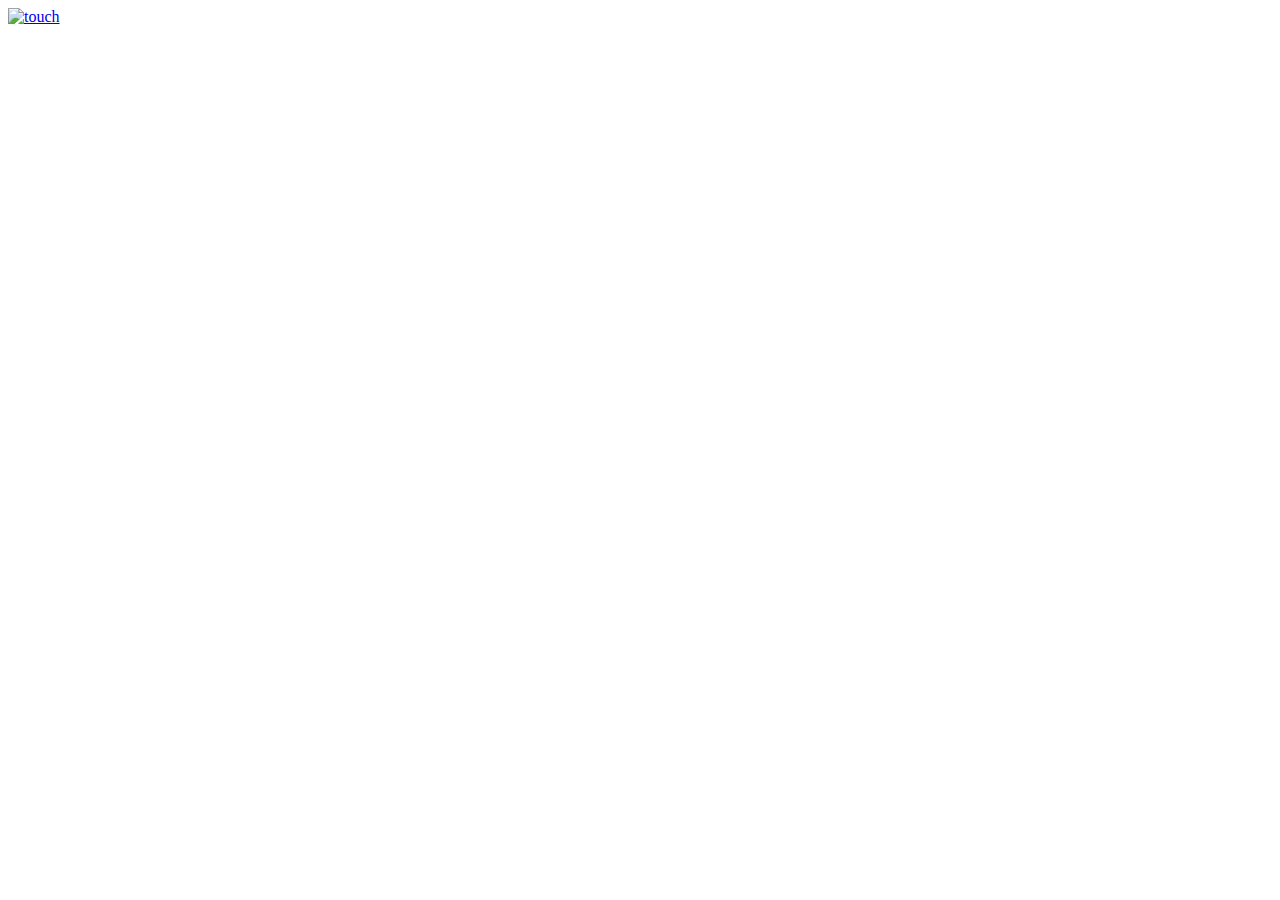
==== index.html @ 50b01a49 "Update index.html" ====
<!DOCTYPE html>
<html lang="ja">
<head>
	<title>こんにちは</title>
</head>

<!--
<script type="text/javascript">
	window.alert("おめでとーう");
</script>
-->

<body>
	<a href = "hb.html"><img src="touch_here.png" alt="touch"></a>
</body>
</html>
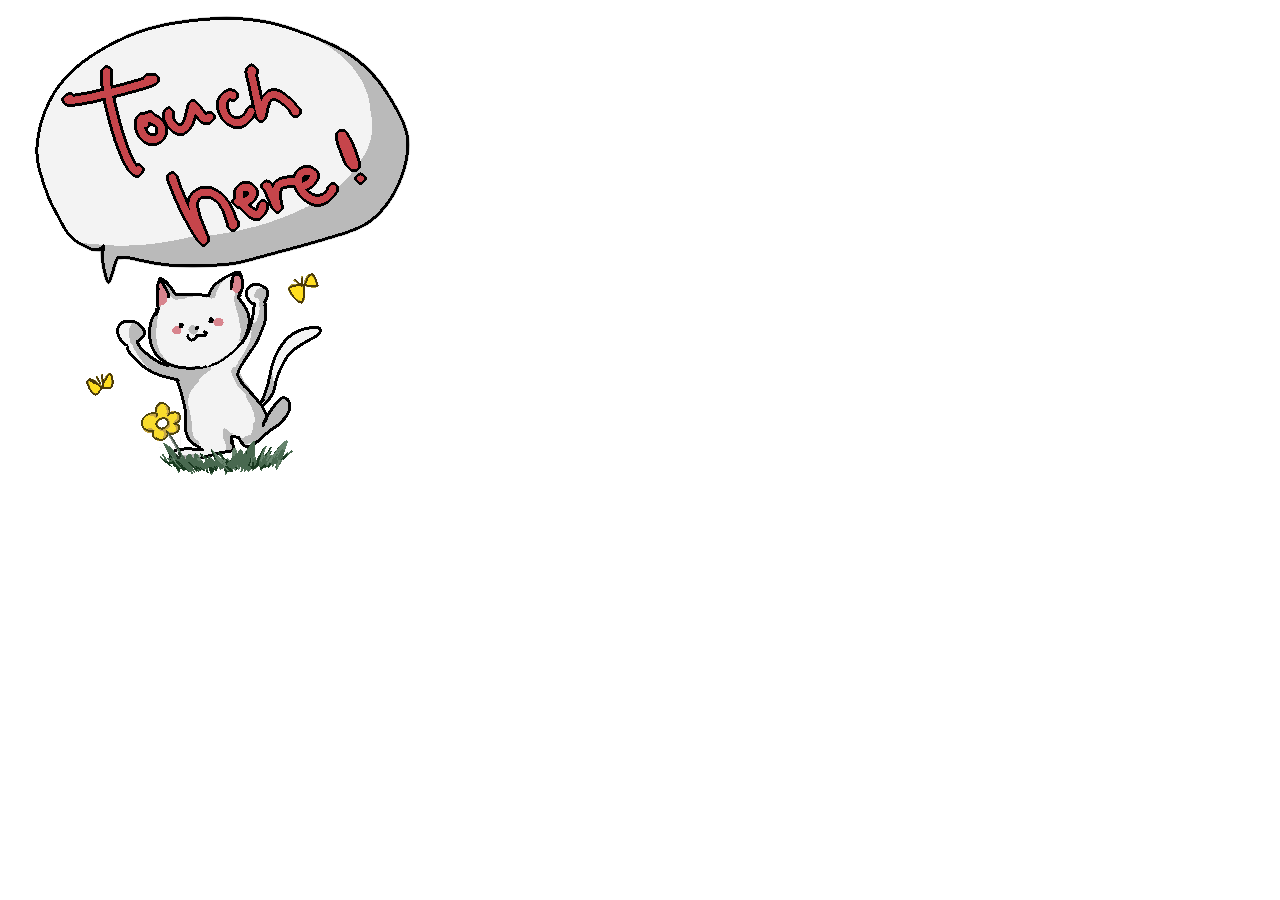
==== commit de989295: "Update index.html" ====
--- a/index.html
+++ b/index.html
@@ -1,6 +1,10 @@
 <!DOCTYPE html>
 <html lang="ja">
 <head>
+	<meta charset="UTF-8">
+	<meta http-equiv = "content-script-type" content="text/javascript">
+	<meta name="viewport" content="width=device-width, initial-scale=1.0, minimum-scale=1.0, maximum-scale=1.0, user-scalable=0">
+	<meta name="apple-mobile-web-app-capable" content="no">
 	<title>こんにちは</title>
 </head>
 
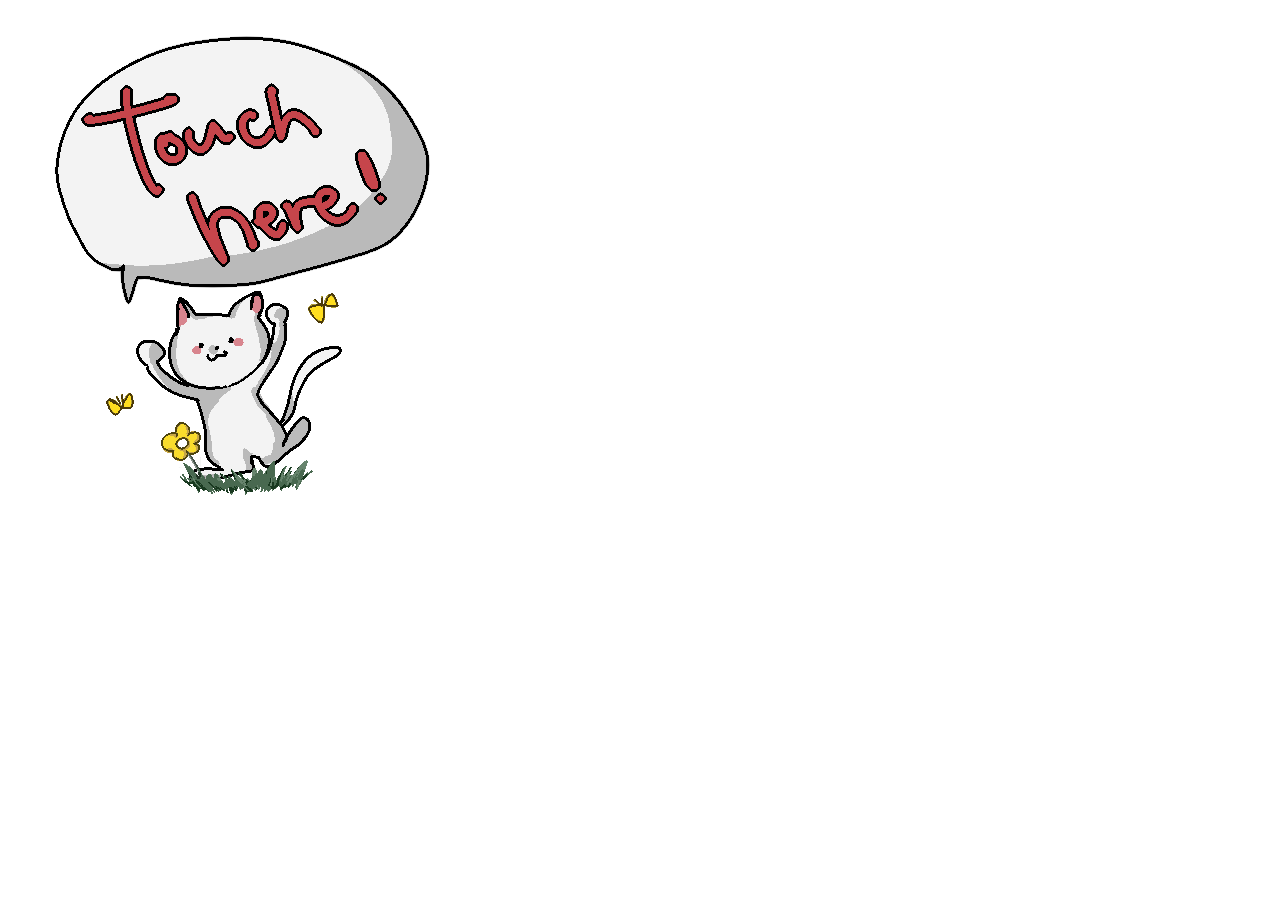
==== commit f1621675: "Update index.html" ====
--- a/index.html
+++ b/index.html
@@ -1,6 +1,8 @@
+
 <!DOCTYPE html>
 <html lang="ja">
 <head>
+	<link rel="stylesheet" type="text/css" href="ex1.css">
 	<meta charset="UTF-8">
 	<meta http-equiv = "content-script-type" content="text/javascript">
 	<meta name="viewport" content="width=device-width, initial-scale=1.0, minimum-scale=1.0, maximum-scale=1.0, user-scalable=0">
--- a/ex1.css
+++ b/ex1.css
@@ -0,0 +1,4 @@
+
+body{
+	padding:20px;
+}
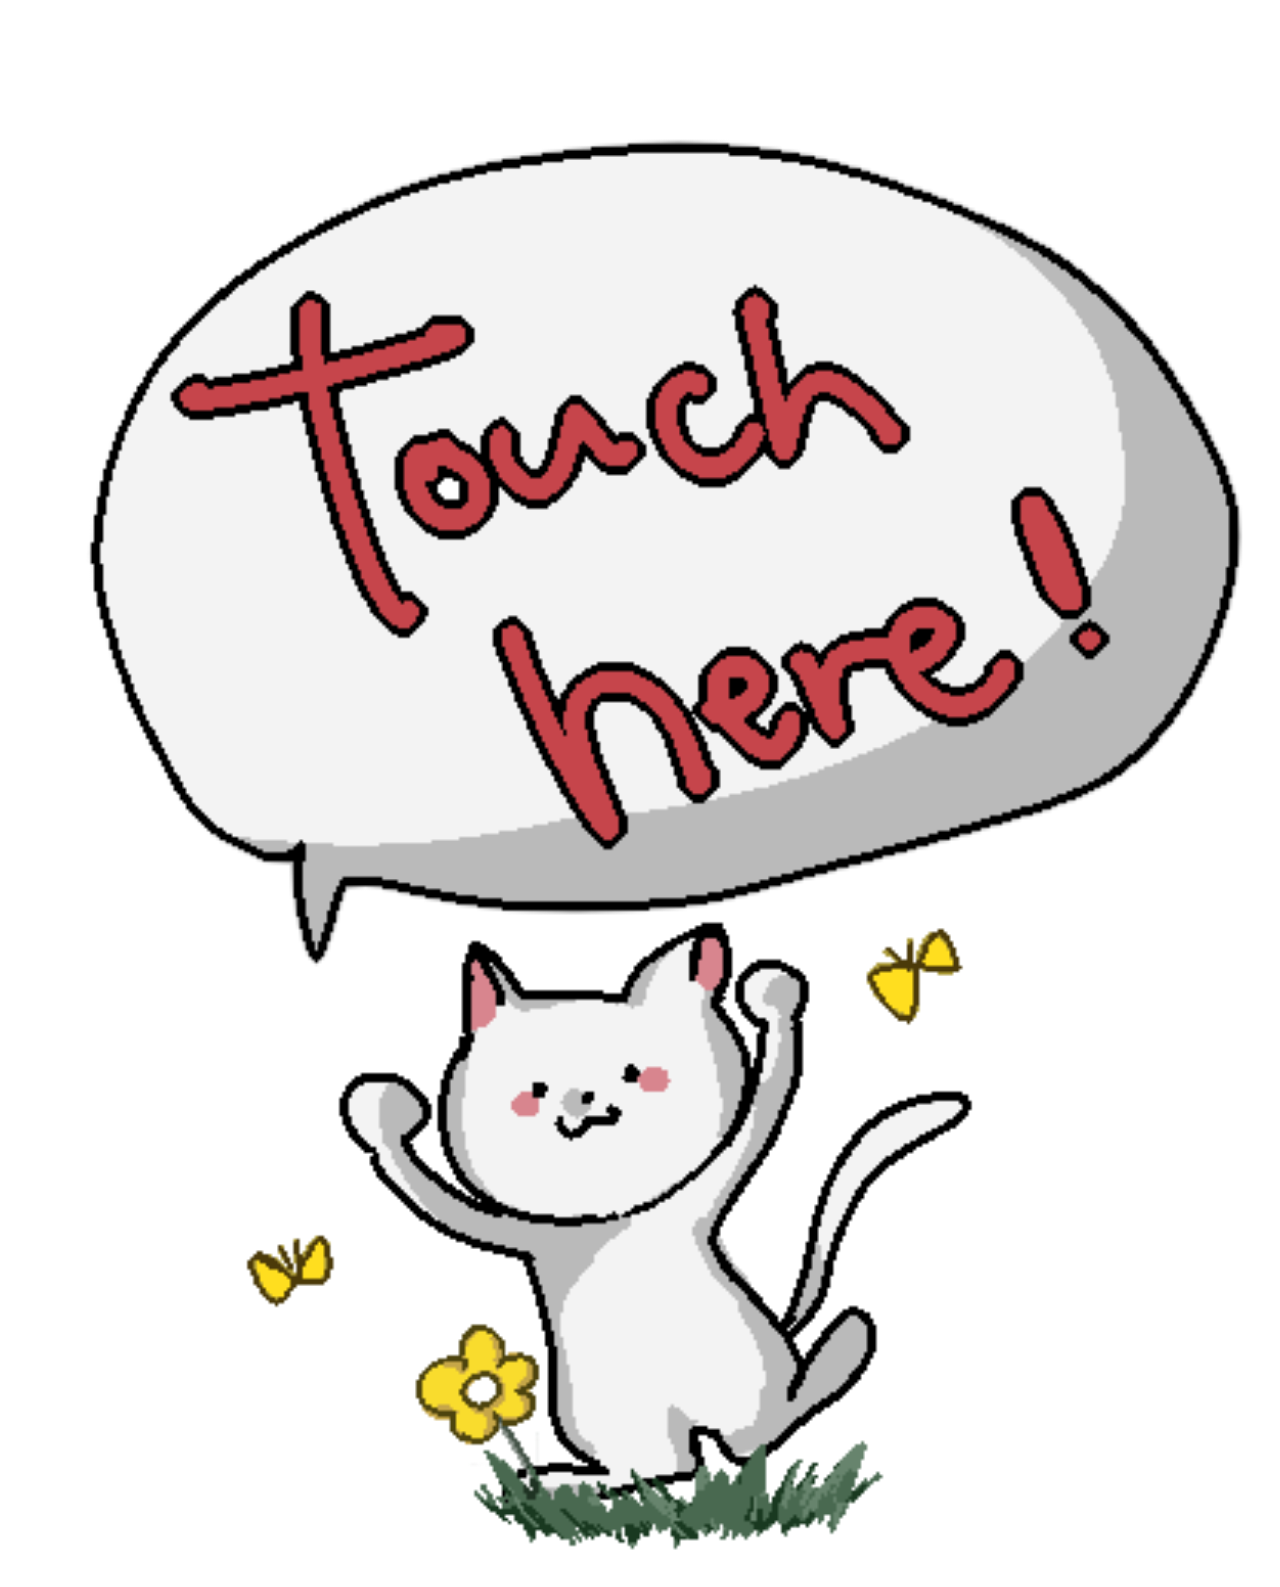
==== commit 0ff5a60d: "Update index.html" ====
--- a/index.html
+++ b/index.html
@@ -1,11 +1,9 @@
-
 <!DOCTYPE html>
 <html lang="ja">
 <head>
 	<link rel="stylesheet" type="text/css" href="ex1.css">
 	<meta charset="UTF-8">
-	<meta http-equiv = "content-script-type" content="text/javascript">
-	<meta name="viewport" content="width=device-width, initial-scale=1.0, minimum-scale=1.0, maximum-scale=1.0, user-scalable=0">
+	<meta name="viewport" content="initial-scale=1.0, user-scalable=no">
 	<meta name="apple-mobile-web-app-capable" content="no">
 	<title>こんにちは</title>
 </head>
@@ -17,6 +15,8 @@
 -->
 
 <body>
-	<a href = "hb.html"><img src="touch_here.png" alt="touch"></a>
+	<p class = touch_here> 
+	<a href = "ex1.html"><img src="touch_here.png" alt="touch"></a>
+	</p>
 </body>
 </html>
--- a/ex1.css
+++ b/ex1.css
@@ -1,4 +1,14 @@
 
-body{
-	padding:20px;
+.gif img{
+	width:100%;
+	height:100%;
+	padding-top:100px;
+
 }
+
+.touch_here img{
+	width:100%;
+	height:100%;	
+	padding-top:100px;
+}
+
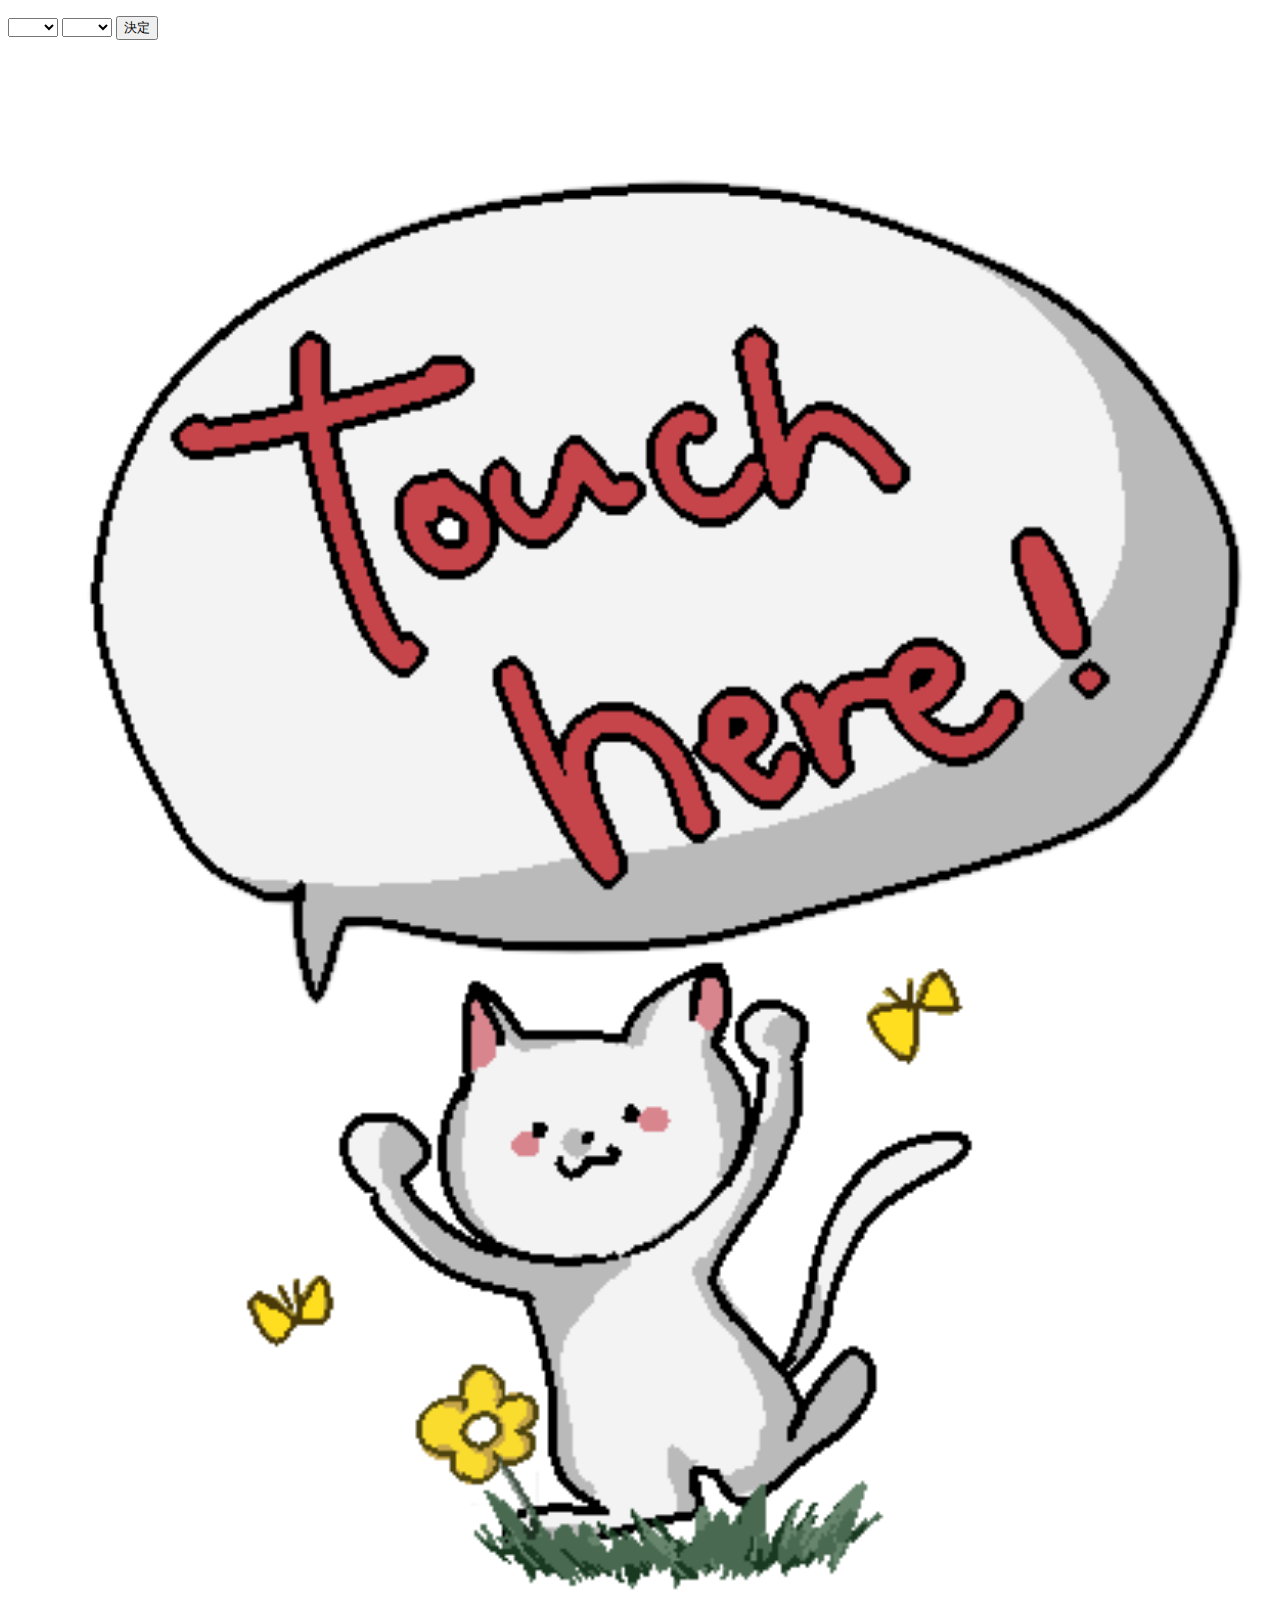
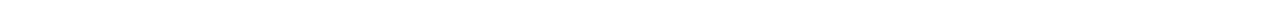
==== commit 1119bb42: "Update index.html" ====
--- a/index.html
+++ b/index.html
@@ -5,6 +5,7 @@
 	<meta charset="UTF-8">
 	<meta name="viewport" content="initial-scale=1.0, user-scalable=no">
 	<meta name="apple-mobile-web-app-capable" content="no">
+
 	<title>こんにちは</title>
 </head>
 
@@ -14,9 +15,49 @@
 </script>
 -->
 
+<script type="text/javascript">
+	function check(sel2,sel3){
+
+		if (sel2 == "10月" && sel3 == "3日"){
+			top.location.href="ex1.html";
+
+		}else{
+			alert("誕生日を入力してください");
+		}
+	}
+	</script>
+
 <body>
+
+
+	<p class = birth>
+	<form>
+
+		<select name="sel2">
+			<option value="#"></option>
+			<script type="text/javascript">
+			for(var i=1;i<13;i++){
+				document.writeln("<option>" +i + "月</option>");
+			}
+			</script>
+		</select>
+
+		<select name="sel3">
+			<option value="#"></option>
+			<script type="text/javascript">
+			for(var i=1;i<32;i++){
+				document.writeln("<option>" +i + "日</option>");
+			}
+			</script>
+
+		</select>
+	<input type=button value="決定" onClick="return check(sel2.value,sel3.value)">
+		
+	</form>
+	</p>
+
 	<p class = touch_here> 
-	<a href = "ex1.html"><img src="touch_here.png" alt="touch"></a>
-	</p>
+	<img src="touch_here.png" alt="touch">
+	</p>	
 </body>
 </html>
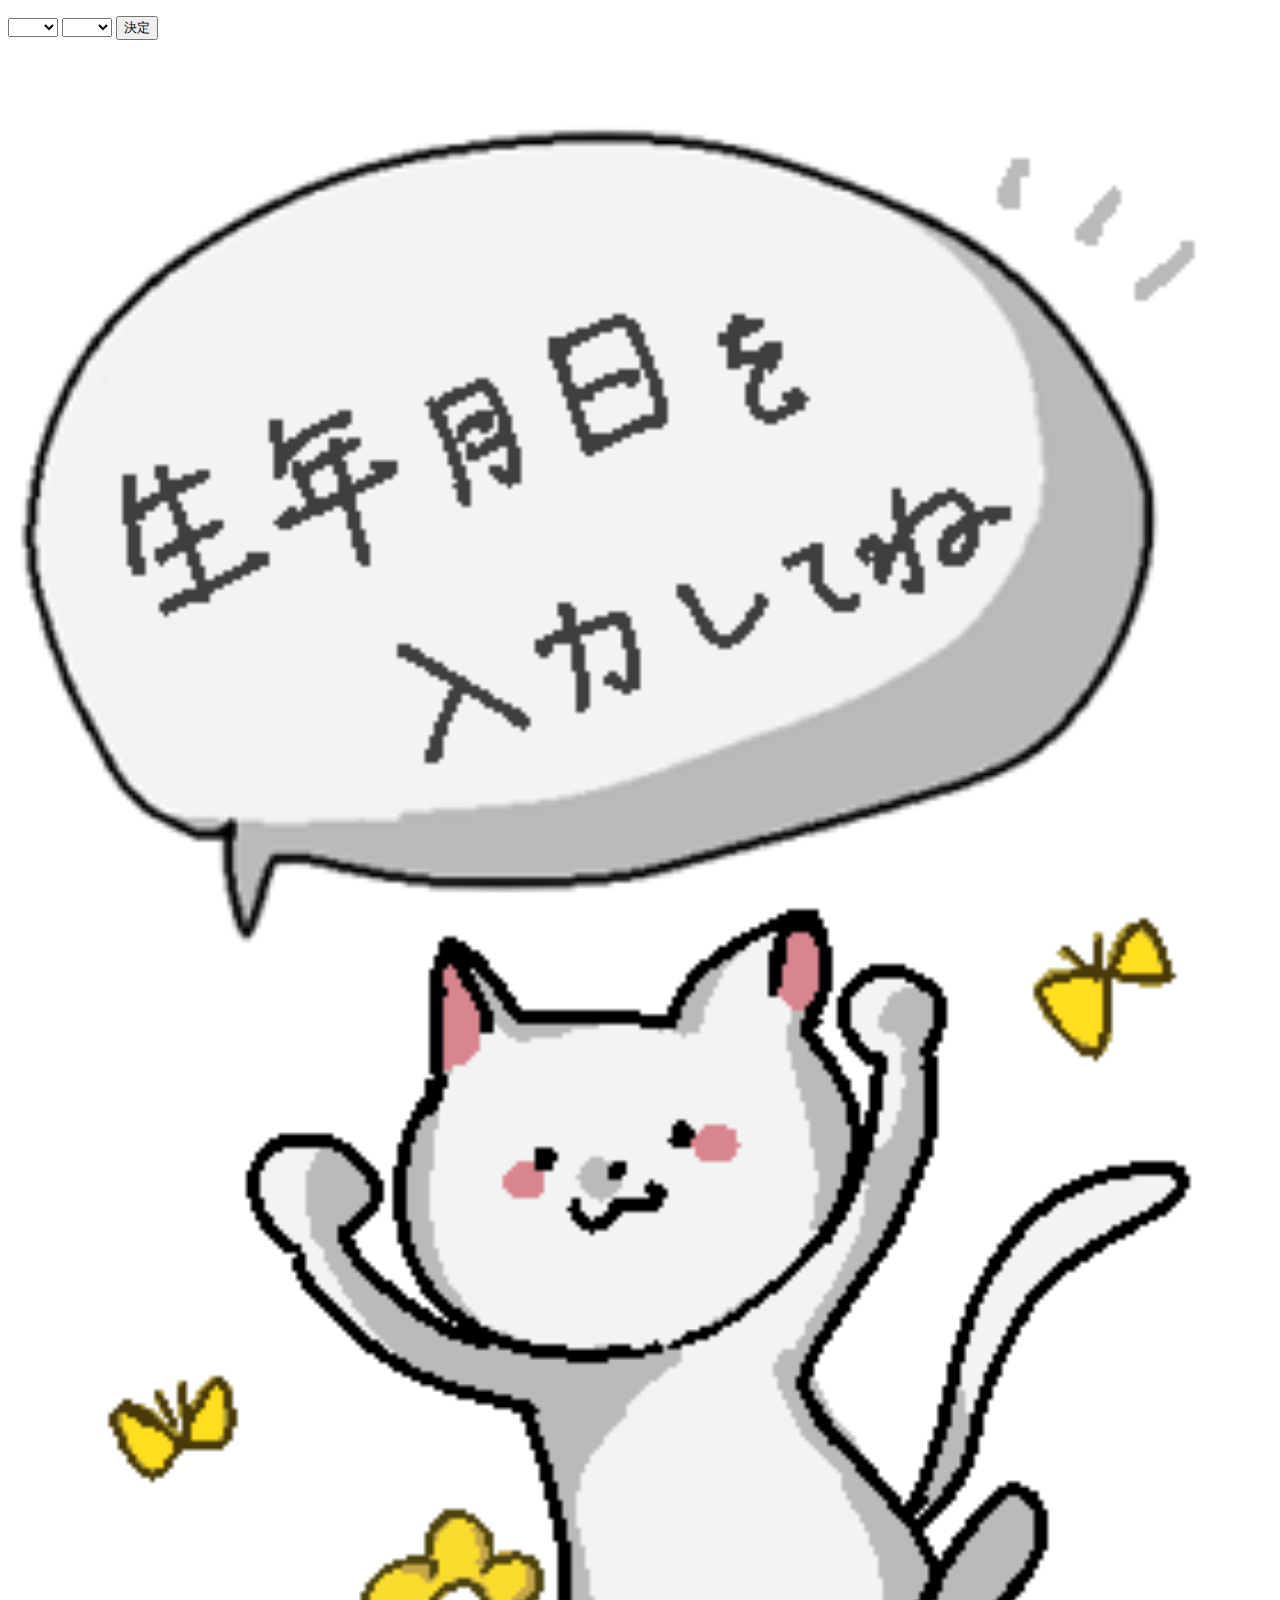
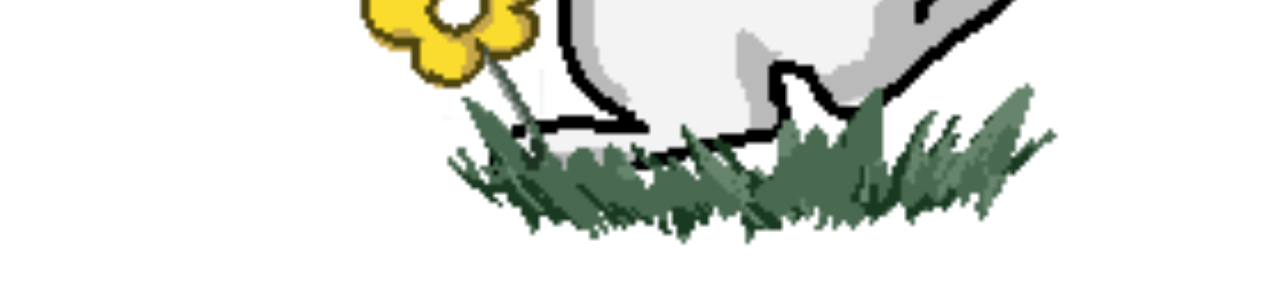
==== commit ac9862a0: "Update index.html" ====
--- a/index.html
+++ b/index.html
@@ -19,6 +19,7 @@
 	function check(sel2,sel3){
 
 		if (sel2 == "10月" && sel3 == "3日"){
+			alert("千枝ちゃんHappyBirthday!")
 			top.location.href="ex1.html";
 
 		}else{
@@ -57,7 +58,7 @@
 	</p>
 
 	<p class = touch_here> 
-	<img src="touch_here.png" alt="touch">
+	<img src="inputBirthday.png" alt="touch">
 	</p>	
 </body>
 </html>
--- a/ex1.css
+++ b/ex1.css
@@ -9,6 +9,10 @@
 .touch_here img{
 	width:100%;
 	height:100%;	
-	padding-top:100px;
+	padding-top:20px;
 }
 
+.birth form{
+	margin:0 auto;
+	padding:100px;
+}
